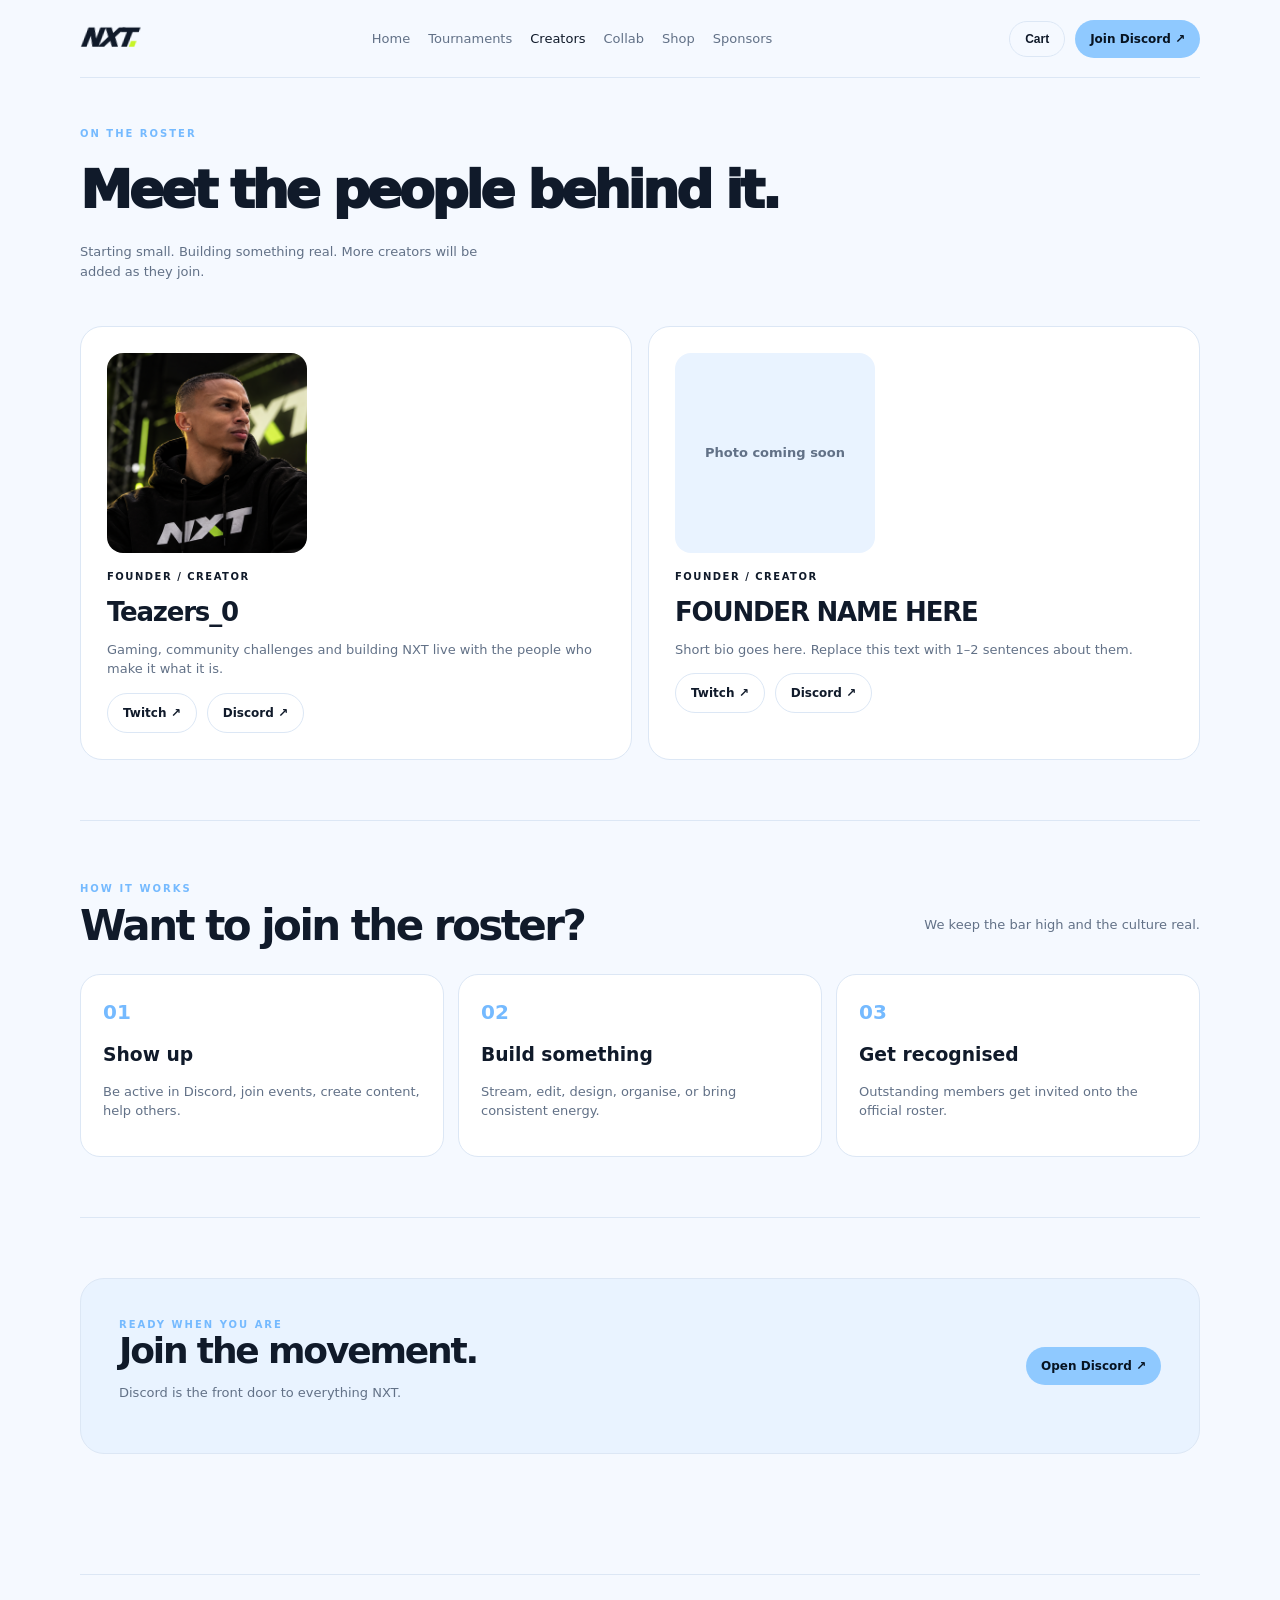
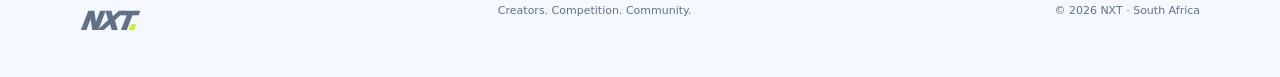
==== creators.html @ cc55b57d "Files!" ====
<!doctype html>
<html lang="en">
<head>
  <meta charset="utf-8">
  <meta name="viewport" content="width=device-width, initial-scale=1">
  <title>Creators — NXT</title>
  <link rel="stylesheet" href="styles.css">
</head>
<body>
  <div class="wrap">
    <header class="nav">
      <a class="brand" href="index.html">NXT<span>.</span></a>
      <nav class="links">
        <a href="index.html">Home</a>
        <a href="tournaments.html">Tournaments</a>
        <a href="creators.html" class="active">Creators</a>
        <a href="collab.html">Collab</a>
        <a href="shop.html">Shop</a>
        <a href="sponsors.html">Sponsors</a>
      </nav>
      <div class="navright">
        <button class="button outline cart-btn" onclick="openCart()">Cart <span class="cart-count" style="display:none">0</span></button>
        <a class="button" href="https://discord.gg/Bxsw3Aam2" target="_blank" rel="noreferrer">Join Discord ↗</a>
      </div>
    </header>

    <main>
      <div class="page-hero">
        <div class="kicker">On the roster</div>
        <h1>Meet the people behind it.</h1>
        <p class="muted" style="max-width:440px">Starting small. Building something real. More creators will be added as they join.</p>
      </div>

      <section class="section" style="border-top:none;padding-top:8px">
        <div class="feature">

          <!-- FOUNDER 1: Teazers_0 -->
          <div class="featurebox">
            <div class="creator-photo">
              <img src="nxt-founder.webp" alt="Teazers_0 — Founder of NXT">
            </div>
            <div class="tag">Founder / Creator</div>
            <h3>Teazers_0</h3>
            <p>Gaming, community challenges and building NXT live with the people who make it what it is.</p>
            <div style="display:flex;gap:10px;flex-wrap:wrap;margin-top:14px">
              <a class="button outline" href="https://www.twitch.tv/teazers_0" target="_blank" rel="noreferrer">Twitch ↗</a>
              <a class="button outline" href="https://discord.gg/Bxsw3Aam2" target="_blank" rel="noreferrer">Discord ↗</a>
            </div>
          </div>

          <!-- FOUNDER 2: PLACEHOLDER — replace the text and image below -->
          <div class="featurebox">
            <div class="creator-photo" style="background:var(--surface2);display:grid;place-items:center;color:var(--muted);font-size:13px;font-weight:700">
              <!-- 
                TO ADD PHOTO LATER:
                1. Upload image to the same folder (e.g. founder2.webp)
                2. Replace the whole div above with:
                   <div class="creator-photo">
                     <img src="founder2.webp" alt="NAME — Founder of NXT">
                   </div>
              -->
              Photo coming soon
            </div>
            <div class="tag">Founder / Creator</div>
            <h3>FOUNDER NAME HERE</h3>
            <p>Short bio goes here. Replace this text with 1–2 sentences about them.</p>
            <div style="display:flex;gap:10px;flex-wrap:wrap;margin-top:14px">
              <a class="button outline" href="#" target="_blank" rel="noreferrer">Twitch ↗</a>
              <a class="button outline" href="https://discord.gg/Bxsw3Aam2" target="_blank" rel="noreferrer">Discord ↗</a>
            </div>
          </div>

        </div>
      </section>

      <section class="section">
        <div class="sectionhead">
          <div><div class="kicker">How it works</div><h2>Want to join the roster?</h2></div>
          <p>We keep the bar high and the culture real.</p>
        </div>
        <div class="cards">
          <article class="card">
            <div class="cardicon">01</div>
            <h3>Show up</h3>
            <p>Be active in Discord, join events, create content, help others.</p>
          </article>
          <article class="card">
            <div class="cardicon">02</div>
            <h3>Build something</h3>
            <p>Stream, edit, design, organise, or bring consistent energy.</p>
          </article>
          <article class="card">
            <div class="cardicon">03</div>
            <h3>Get recognised</h3>
            <p>Outstanding members get invited onto the official roster.</p>
          </article>
        </div>
      </section>

      <section class="section">
        <div class="banner">
          <div>
            <div class="kicker">Ready when you are</div>
            <h2>Join the movement.</h2>
            <p>Discord is the front door to everything NXT.</p>
          </div>
          <a class="button" href="https://discord.gg/Bxsw3Aam2" target="_blank" rel="noreferrer">Open Discord ↗</a>
        </div>
      </section>
    </main>

    <footer class="footer">
      <a class="brand" href="index.html">NXT<span>.</span></a>
      <span>Creators. Competition. Community.</span>
      <span>© 2026 NXT · South Africa</span>
    </footer>
  </div>

  <div class="cart-overlay" id="cart-overlay" onclick="closeCart()"></div>
  <div class="cart-drawer" id="cart-drawer">
    <div class="cart-header"><strong>Your Cart</strong><button class="outline" onclick="closeCart()" style="padding:6px 12px">Close</button></div>
    <div class="cart-body" id="cart-body"></div>
    <div class="cart-footer">
      <div class="cart-total"><span>Total</span><span id="cart-total-value">R 0.00</span></div>
      <a class="button" href="shop.html#checkout" style="width:100%" onclick="closeCart()">Checkout ↗</a>
    </div>
  </div>
  <div class="toast" id="toast" role="status"></div>
  <script src="app.js"></script>
</body>
</html>
---- styles.css ----
:root {
  color-scheme: light dark;
  --bg: light-dark(#f5f9ff, #080d16);
  --surface: light-dark(#fff, #101925);
  --surface2: light-dark(#e9f3ff, #152338);
  --text: light-dark(#101a2a, #f4f8ff);
  --muted: light-dark(#627187, #a5b3c8);
  --line: light-dark(#dce7f5, #243349);
  --blue: #8fc9ff;
  --blue2: #c5e5ff;
  --lime: #c8f52a;
  --danger: #ff6b6b;
  --success: #4ade80;
}
* { box-sizing: border-box; }
html { scroll-behavior: smooth; }
body { margin: 0; background: var(--bg); color: var(--text); font: 16px/1.5 Inter, system-ui, sans-serif; }
.wrap { width: min(1120px, calc(100% - 40px)); margin: auto; }
a { color: inherit; text-decoration: none; }

/* NAV */
.nav { height: 78px; display: flex; align-items: center; justify-content: space-between; border-bottom: 1px solid var(--line); position: sticky; top: 0; background: var(--bg); z-index: 100; }
.brand { font-size: 25px; font-weight: 1000; font-style: italic; letter-spacing: -2px; transform: skew(-8deg); }
.brand span { color: var(--lime); }
.links { display: flex; gap: 18px; color: var(--muted); font-size: 13px; flex-wrap: wrap; }
.links a.active, .links a:hover { color: var(--text); }
.navright { display: flex; align-items: center; gap: 10px; }
.pill, .button { border-radius: 99px; padding: 10px 15px; font-size: 12px; font-weight: 800; border: 0; cursor: pointer; display: inline-flex; align-items: center; justify-content: center; gap: 6px; }
.pill { border: 1px solid var(--line); background: transparent; color: var(--text); }
.button { background: var(--blue); color: #071321; }
.button:hover { background: var(--blue2); }
.outline { background: transparent; border: 1px solid var(--line); color: var(--text); }
.outline:hover { border-color: var(--blue); }
.cart-btn { position: relative; }
.cart-count { position: absolute; top: -6px; right: -6px; background: var(--lime); color: #071321; font-size: 10px; font-weight: 900; width: 18px; height: 18px; border-radius: 50%; display: flex; align-items: center; justify-content: center; }

/* HERO */
.hero { padding: 70px 0 50px; display: grid; grid-template-columns: 1.1fr .9fr; gap: 50px; align-items: center; }
.eyebrow { display: inline-block; border: 1px solid var(--line); border-radius: 99px; padding: 7px 11px; color: var(--muted); font-size: 11px; font-weight: 800; letter-spacing: 1.5px; text-transform: uppercase; }
.hero h1 { font-size: clamp(44px, 6.5vw, 82px); line-height: .94; letter-spacing: -.075em; margin: 22px 0 18px; font-weight: 950; }
.hero h1 em { font-style: normal; color: #83c3ff; }
.lead { max-width: 460px; color: var(--muted); font-size: 16px; line-height: 1.75; }
.actions { display: flex; gap: 10px; flex-wrap: wrap; margin-top: 24px; }
.micro { margin-top: 20px; color: var(--muted); font-size: 11px; letter-spacing: 1px; }

.visual { min-height: 360px; border: 1px solid var(--line); border-radius: 28px; background: linear-gradient(145deg, var(--surface2), var(--surface)); padding: 20px; position: relative; overflow: hidden; }
.visualtop, .visualbottom { display: flex; justify-content: space-between; color: var(--muted); font-size: 10px; letter-spacing: 1px; }
.live { color: #75baff; }
.nxtmark { position: absolute; inset: 50px 0 40px; display: grid; place-items: center; }
.bigmark { font-family: Impact, 'Arial Narrow Bold', sans-serif; font-size: clamp(90px, 15vw, 180px); font-weight: 1000; letter-spacing: -.15em; font-style: italic; transform: skew(-8deg); }
.bigmark span { position: relative; }
.bigmark span:after { content: ''; position: absolute; width: .22em; height: .13em; background: var(--lime); right: -.08em; bottom: .02em; }
.visualbottom { position: absolute; bottom: 18px; left: 20px; right: 20px; border-top: 1px solid var(--line); padding-top: 12px; }

.stats, .cards, .storeitems, .grid-3, .grid-2 { display: grid; gap: 14px; }
.stats, .cards, .storeitems, .grid-3 { grid-template-columns: repeat(3, 1fr); }
.grid-2 { grid-template-columns: 1fr 1fr; }
.stats { margin: 30px 0 60px; }
.stat, .card, .product, .featurebox, .panel, .event-card, .collab-card, .package { border: 1px solid var(--line); border-radius: 20px; padding: 22px; background: var(--surface); }
.stat b, .stat span { display: block; }
.stat span, .card p, .featurebox p, .product p, .muted, .sectionhead p { color: var(--muted); font-size: 13px; }

.section { padding: 60px 0; border-top: 1px solid var(--line); }
.sectionhead { display: flex; align-items: end; justify-content: space-between; gap: 20px; margin-bottom: 26px; }
.kicker { font-size: 10px; letter-spacing: 2px; color: #75baff; font-weight: 900; text-transform: uppercase; }
.section h2 { font-size: clamp(26px, 3.8vw, 42px); letter-spacing: -.06em; line-height: 1.05; margin: 8px 0 0; }
.sectionhead p { max-width: 320px; }

.card { min-height: 180px; }
.cardicon { font-size: 20px; color: #75baff; font-weight: 900; }
.card h3 { margin: 14px 0 8px; }
.card a { display: inline-block; padding-top: 8px; font-size: 12px; font-weight: 850; color: #75baff; }

.feature { display: grid; grid-template-columns: 1fr 1fr; gap: 16px; }
.featurebox { padding: 26px; border-radius: 22px; }
.featurebox.blue { background: linear-gradient(145deg, #c8e7ff, #86c5ff); color: #071321; border: 0; }
.tag { font-size: 10px; letter-spacing: 1.5px; font-weight: 900; text-transform: uppercase; }
.featurebox h3 { font-size: 26px; letter-spacing: -1.2px; line-height: 1.1; margin: 14px 0 10px; }

.creator-photo { margin: 0 0 16px; border-radius: 16px; overflow: hidden; aspect-ratio: 1/1; max-width: 200px; }
.creator-photo img { width: 100%; height: 100%; object-fit: cover; display: block; }

/* SHOP */
.productart { height: 160px; border-radius: 12px; background: var(--surface2); display: grid; place-items: center; font-size: 42px; font-weight: 1000; font-style: italic; letter-spacing: -5px; }
.product h4 { margin: 12px 2px 4px; }
.product p { margin: 0 2px 8px; }
.price { font-weight: 800; font-size: 15px; margin: 6px 0; }
.add-btn { width: 100%; margin-top: 6px; }

/* CART */
.cart-overlay { position: fixed; inset: 0; background: rgba(0,0,0,.5); z-index: 200; opacity: 0; pointer-events: none; transition: .25s; }
.cart-overlay.open { opacity: 1; pointer-events: auto; }
.cart-drawer { position: fixed; top: 0; right: 0; width: min(390px, 100%); height: 100%; background: var(--surface); border-left: 1px solid var(--line); z-index: 210; transform: translateX(100%); transition: .3s; display: flex; flex-direction: column; }
.cart-drawer.open { transform: translateX(0); }
.cart-header { padding: 18px; border-bottom: 1px solid var(--line); display: flex; justify-content: space-between; align-items: center; }
.cart-body { flex: 1; overflow-y: auto; padding: 14px; }
.cart-item { display: flex; gap: 12px; padding: 12px 0; border-bottom: 1px solid var(--line); }
.cart-item-art { width: 56px; height: 56px; background: var(--surface2); border-radius: 10px; display: grid; place-items: center; font-weight: 900; font-style: italic; font-size: 13px; }
.cart-item-info { flex: 1; }
.cart-item-info h4 { margin: 0 0 3px; font-size: 14px; }
.cart-qty { display: flex; align-items: center; gap: 8px; margin-top: 5px; }
.cart-qty button { width: 26px; height: 26px; border-radius: 6px; border: 1px solid var(--line); background: var(--surface2); color: var(--text); cursor: pointer; font-weight: 700; }
.cart-footer { padding: 18px; border-top: 1px solid var(--line); }
.cart-total { display: flex; justify-content: space-between; font-weight: 800; margin-bottom: 12px; font-size: 16px; }
.empty-cart { text-align: center; padding: 40px 16px; color: var(--muted); }

/* FORMS */
.form-group { margin-bottom: 14px; }
.form-group label { display: block; font-size: 12px; font-weight: 700; margin-bottom: 5px; color: var(--muted); }
.form-group input, .form-group select, .form-group textarea { width: 100%; padding: 11px 13px; border-radius: 12px; border: 1px solid var(--line); background: var(--surface2); color: var(--text); font-size: 14px; }
.form-row { display: grid; grid-template-columns: 1fr 1fr; gap: 12px; }
.checkout-grid { display: grid; grid-template-columns: 1.2fr .8fr; gap: 24px; }
.order-summary { position: sticky; top: 95px; }

/* TABLES */
.standings-table { width: 100%; border-collapse: collapse; font-size: 14px; }
.standings-table th, .standings-table td { padding: 11px 13px; text-align: left; border-bottom: 1px solid var(--line); }
.standings-table th { font-size: 11px; letter-spacing: 1px; text-transform: uppercase; color: var(--muted); font-weight: 800; }
.standings-table tr:hover td { background: var(--surface2); }
.rank { font-weight: 900; color: #75baff; width: 36px; }
.live-badge { display: inline-flex; align-items: center; gap: 6px; background: rgba(117,186,255,.15); color: #75baff; font-size: 11px; font-weight: 800; padding: 4px 10px; border-radius: 99px; }
.live-badge::before { content: ''; width: 7px; height: 7px; background: #75baff; border-radius: 50%; animation: pulse 1.4s infinite; }
@keyframes pulse { 0%,100%{opacity:1} 50%{opacity:.3} }

.event-card h3, .collab-card h3 { margin: 0 0 6px; font-size: 18px; }
.event-meta, .collab-meta { font-size: 13px; color: var(--muted); }
.event-status { font-size: 11px; font-weight: 800; letter-spacing: 1px; text-transform: uppercase; color: var(--lime); margin-bottom: 6px; }

/* SPONSORS */
.package h3 { margin: 0 0 8px; }
.package .price-tag { font-size: 28px; font-weight: 900; letter-spacing: -1px; margin: 12px 0; }
.package ul { margin: 12px 0 18px; padding-left: 18px; color: var(--muted); font-size: 13px; line-height: 1.7; }

/* PAGE HERO */
.page-hero { padding: 48px 0 24px; }
.page-hero h1 { font-size: clamp(32px, 4.5vw, 52px); letter-spacing: -.06em; margin: 10px 0 8px; font-weight: 950; }

.banner { padding: 38px; border-radius: 24px; background: var(--surface2); border: 1px solid var(--line); display: flex; align-items: center; justify-content: space-between; gap: 20px; }
.banner h2 { margin: 0; font-size: clamp(24px, 3.5vw, 36px); letter-spacing: -.06em; }
.banner p { color: var(--muted); font-size: 13px; }

.footer { padding: 28px 0 36px; border-top: 1px solid var(--line); margin-top: 60px; display: flex; justify-content: space-between; color: var(--muted); font-size: 11px; flex-wrap: wrap; gap: 10px; }

.toast { position: fixed; bottom: 22px; left: 50%; transform: translate(-50%, 20px); opacity: 0; pointer-events: none; background: var(--text); color: var(--bg); padding: 13px 18px; border-radius: 12px; font-size: 13px; font-weight: 600; z-index: 300; transition: .25s; max-width: 90%; text-align: center; }
.toast.show { opacity: 1; transform: translate(-50%, 0); }

@media (max-width: 800px) {
  .links { display: none; }
  .hero { grid-template-columns: 1fr; padding: 40px 0 30px; gap: 24px; }
  .visual { min-height: 260px; }
  .stats, .cards, .storeitems, .grid-3, .grid-2, .feature, .checkout-grid, .form-row { grid-template-columns: 1fr; }
  .sectionhead { align-items: start; flex-direction: column; }
  .banner, .footer { align-items: flex-start; flex-direction: column; }
  .navright .pill { display: none; }
  .creator-photo { max-width: 100%; }
}
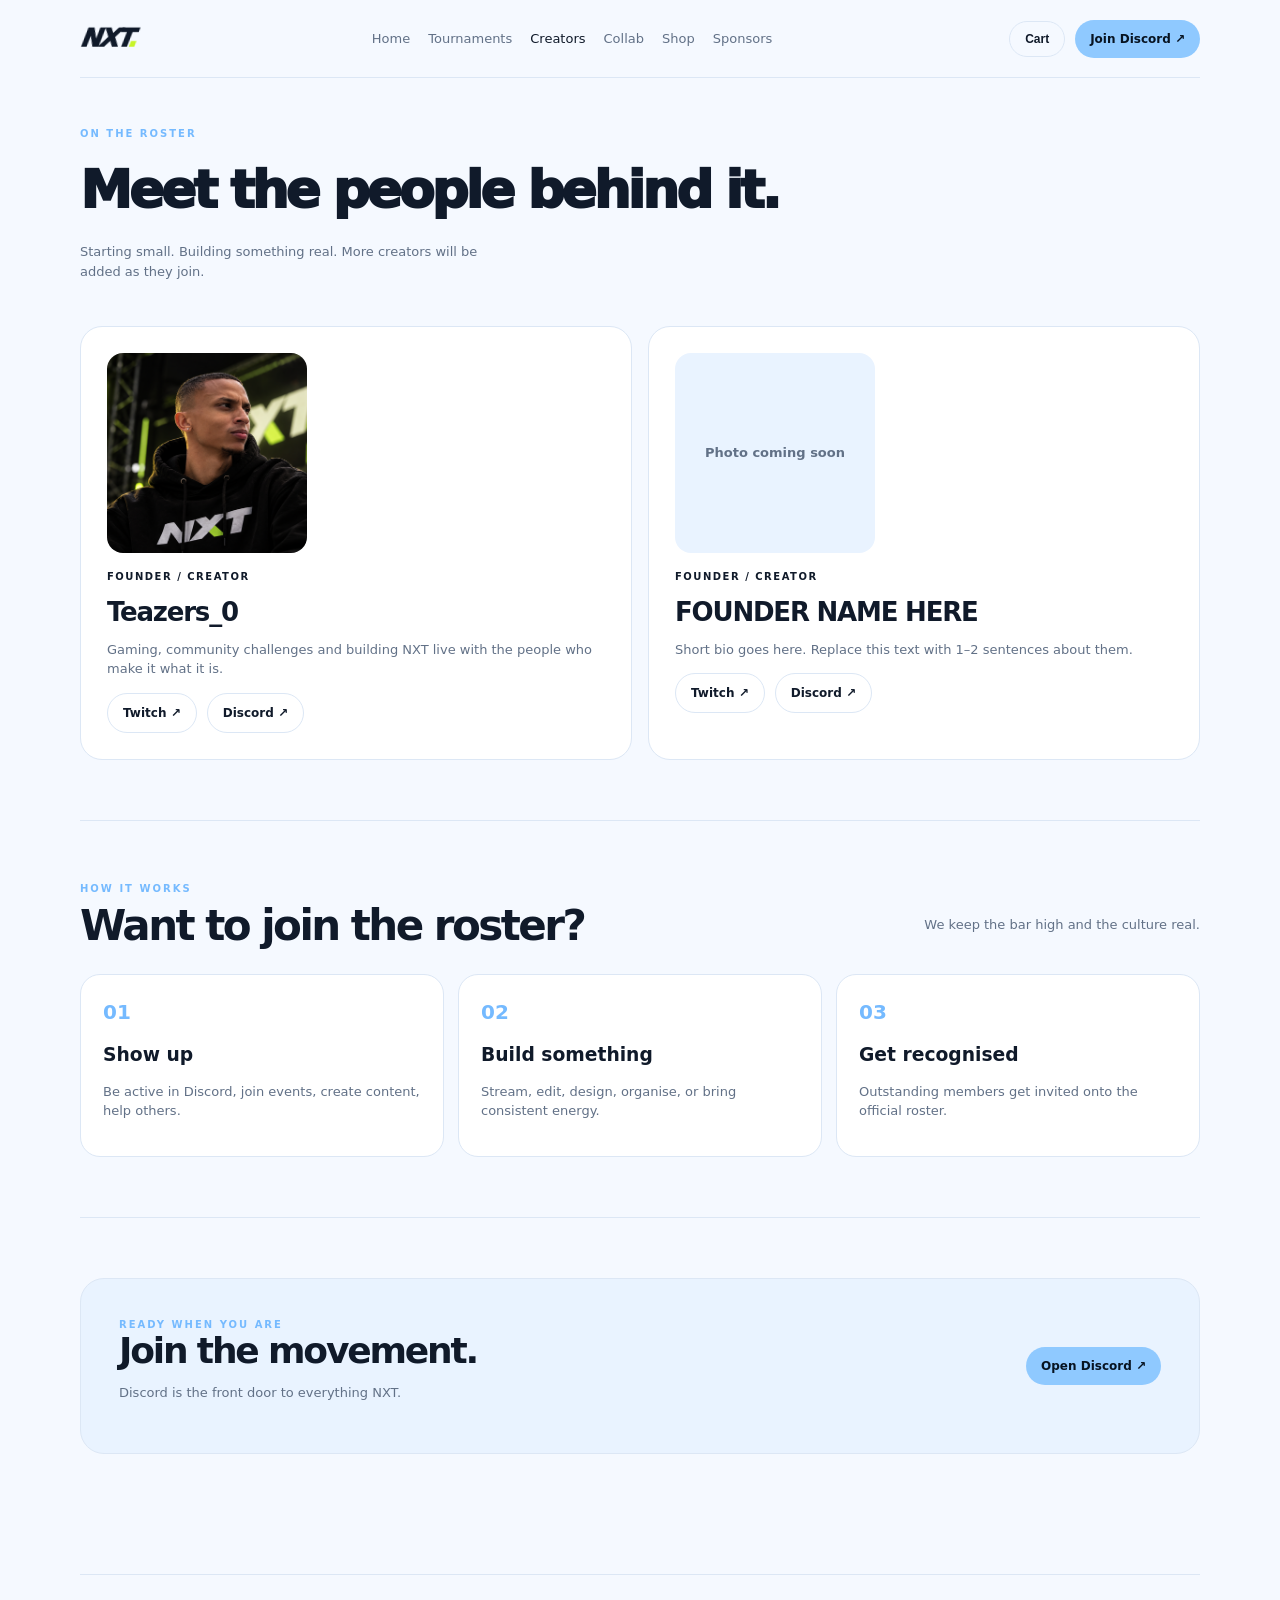
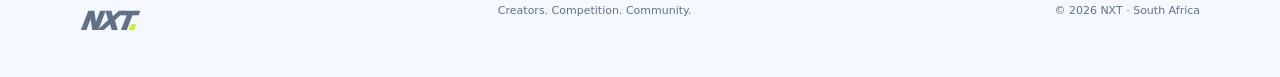
==== commit 807b1360: "Update creators.html" ====
--- a/creators.html
+++ b/creators.html
@@ -48,7 +48,7 @@
             </div>
           </div>
 
-          <!-- FOUNDER 2: PLACEHOLDER — replace the text and image below -->
+          <!-- FOUNDER 2: Man0_xs -->
           <div class="featurebox">
             <div class="creator-photo" style="background:var(--surface2);display:grid;place-items:center;color:var(--muted);font-size:13px;font-weight:700">
               <!-- 
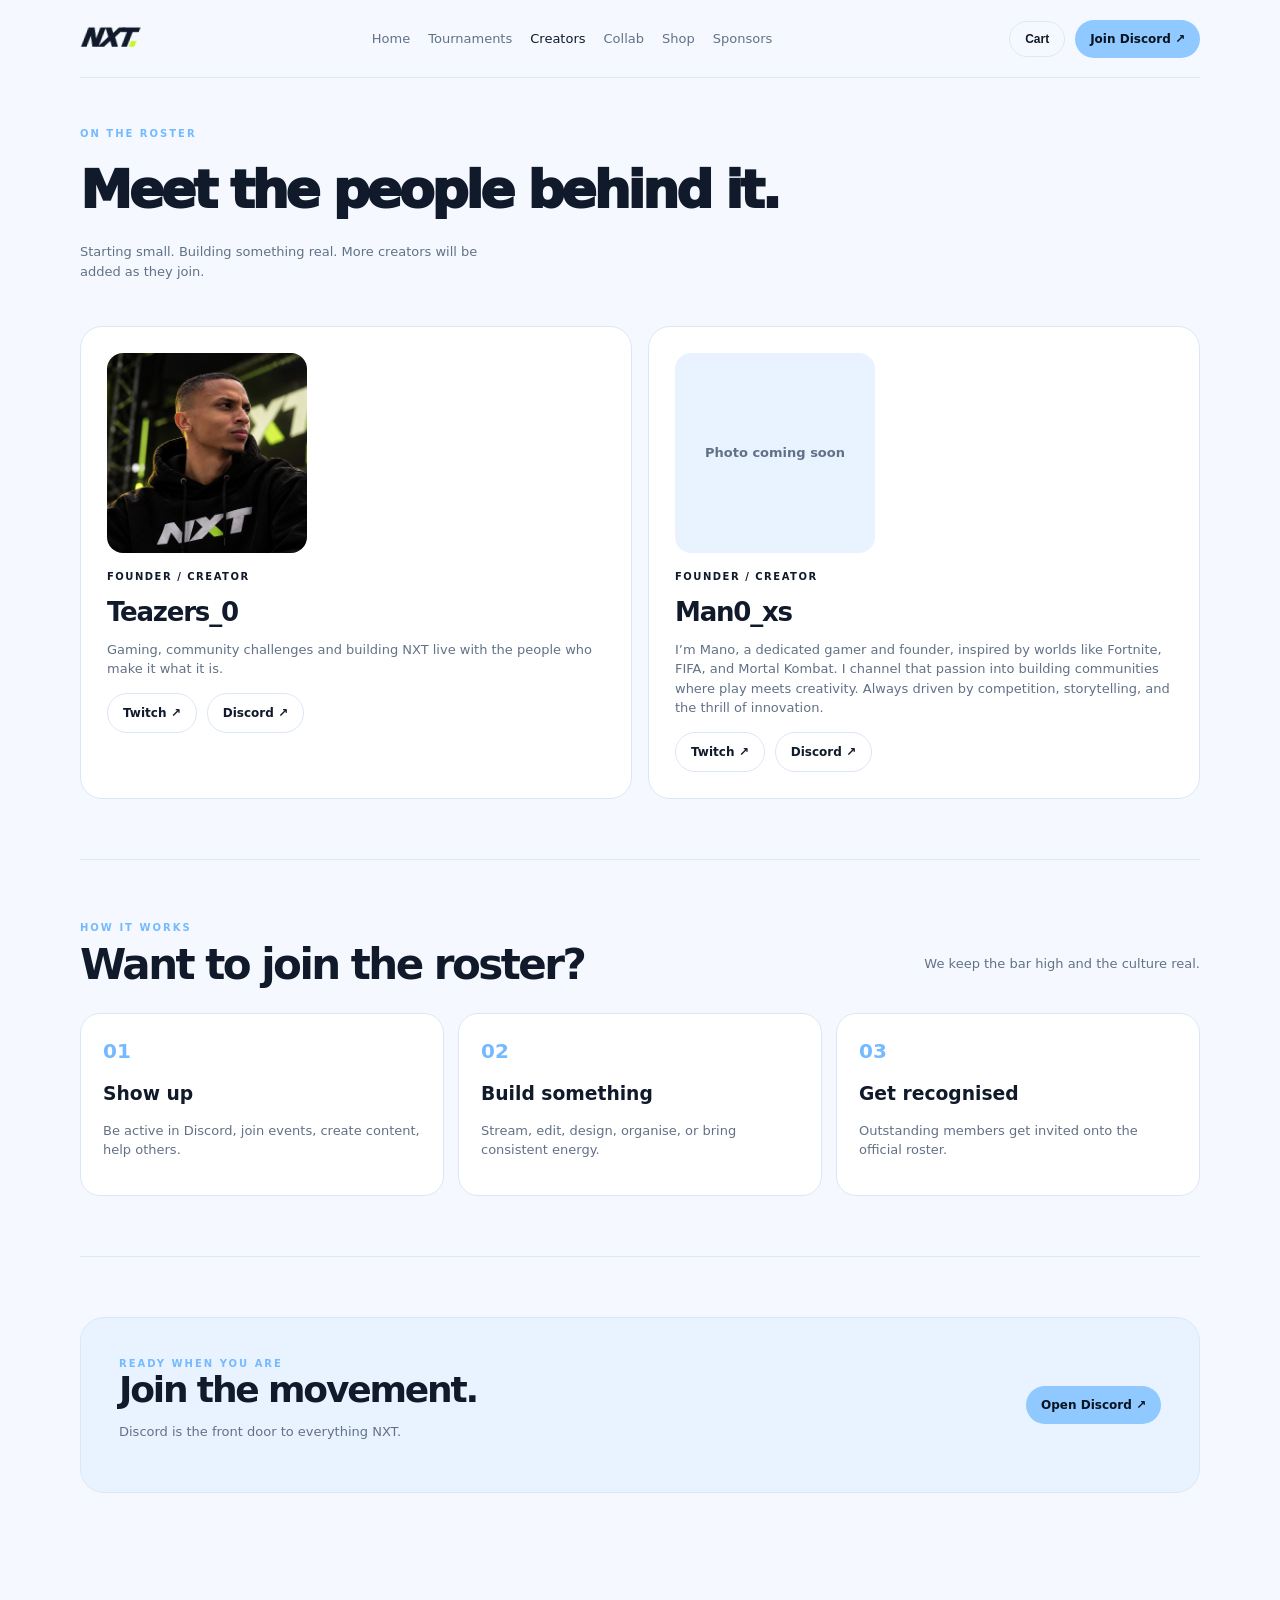
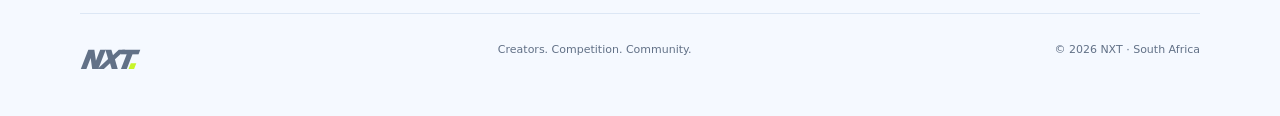
==== commit a55a2236: "Update creators.html" ====
--- a/creators.html
+++ b/creators.html
@@ -62,8 +62,10 @@
               Photo coming soon
             </div>
             <div class="tag">Founder / Creator</div>
-            <h3>FOUNDER NAME HERE</h3>
-            <p>Short bio goes here. Replace this text with 1–2 sentences about them.</p>
+            <h3>Man0_xs</h3>
+            <p>I’m Mano, a dedicated gamer and founder, inspired by worlds like Fortnite, FIFA, and Mortal Kombat.
+              I channel that passion into building communities where play meets creativity.
+              Always driven by competition, storytelling, and the thrill of innovation.</p>
             <div style="display:flex;gap:10px;flex-wrap:wrap;margin-top:14px">
               <a class="button outline" href="#" target="_blank" rel="noreferrer">Twitch ↗</a>
               <a class="button outline" href="https://discord.gg/Bxsw3Aam2" target="_blank" rel="noreferrer">Discord ↗</a>
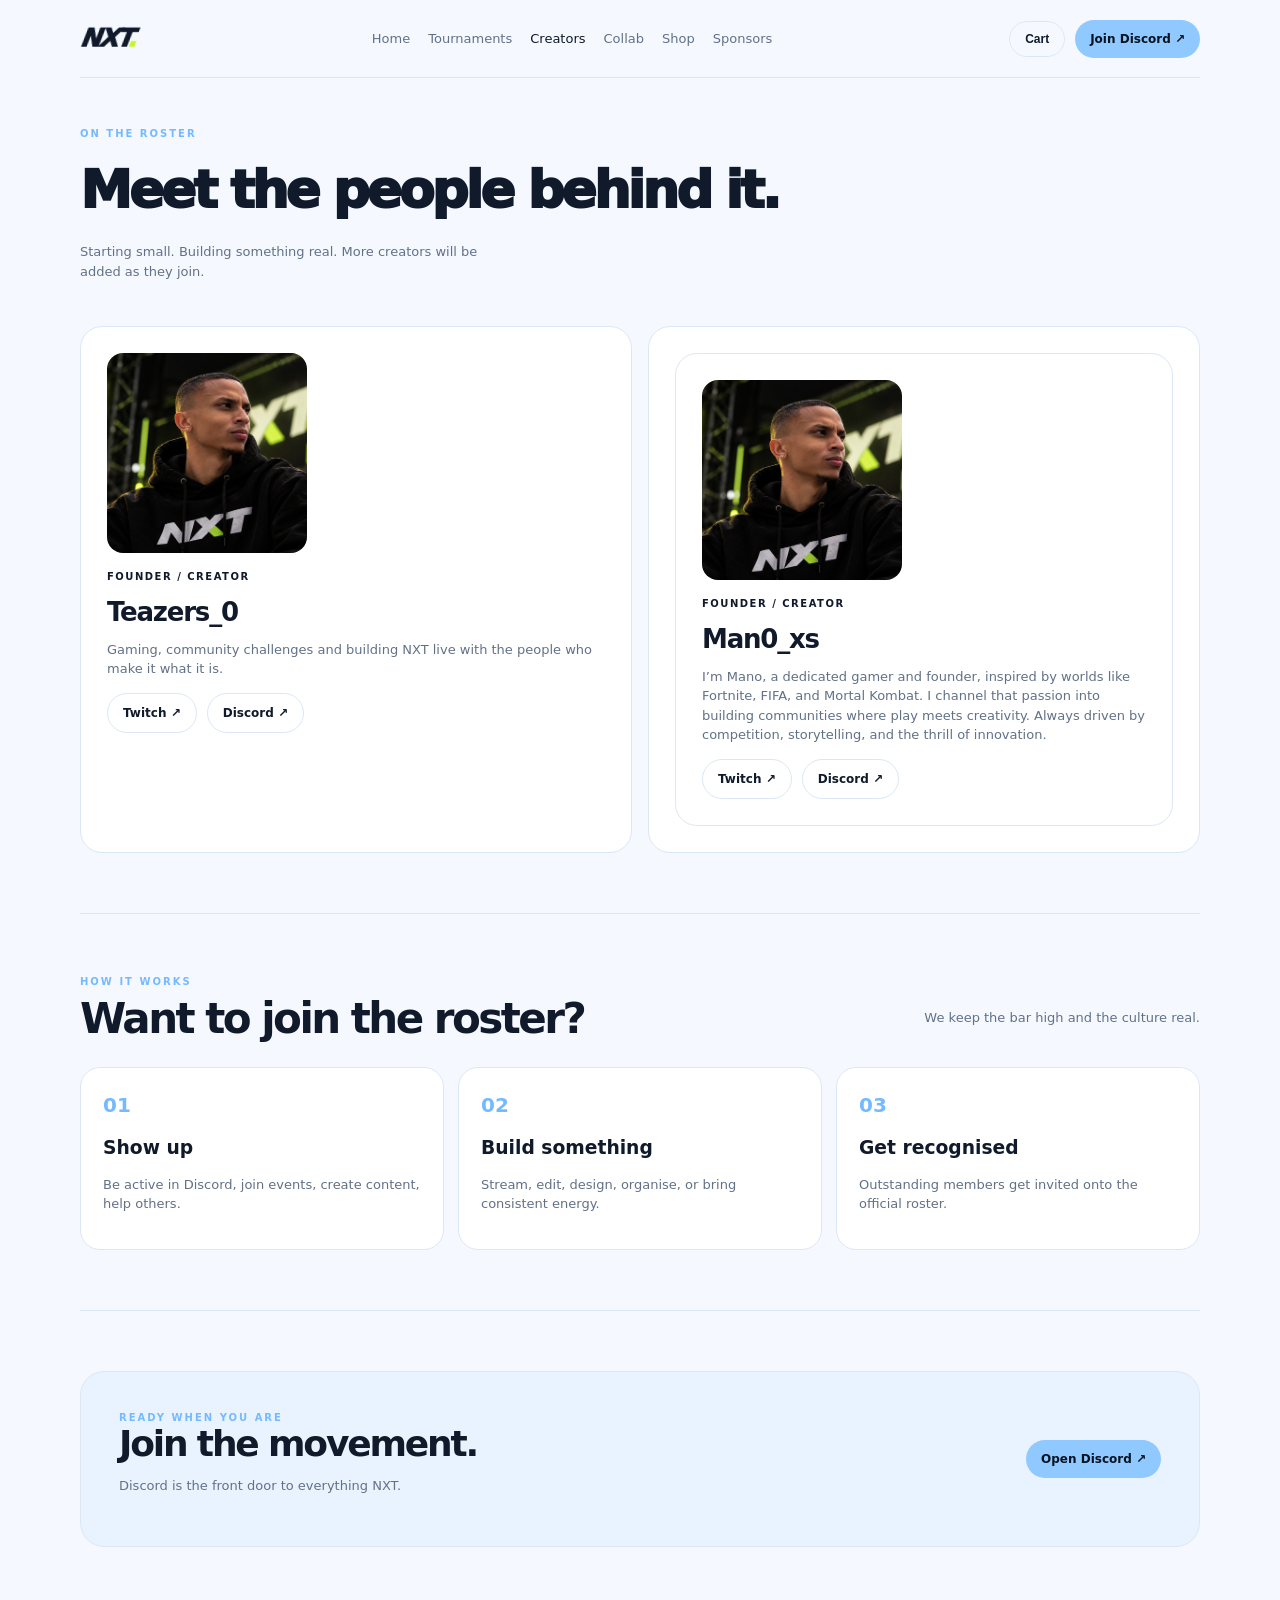
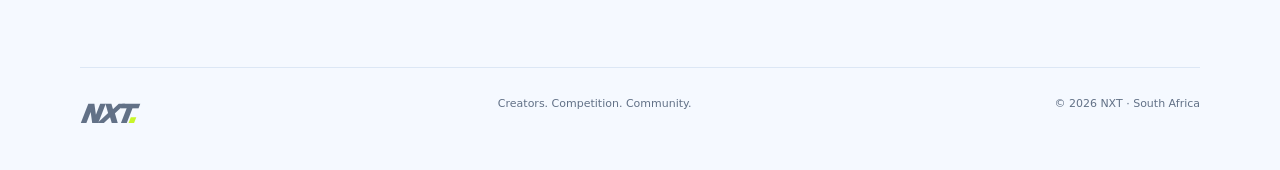
==== commit ea7e1756: "Update creators.html" ====
--- a/creators.html
+++ b/creators.html
@@ -50,17 +50,10 @@
 
           <!-- FOUNDER 2: Man0_xs -->
           <div class="featurebox">
-            <div class="creator-photo" style="background:var(--surface2);display:grid;place-items:center;color:var(--muted);font-size:13px;font-weight:700">
-              <!-- 
-                TO ADD PHOTO LATER:
-                1. Upload image to the same folder (e.g. founder2.webp)
-                2. Replace the whole div above with:
-                   <div class="creator-photo">
-                     <img src="founder2.webp" alt="NAME — Founder of NXT">
-                   </div>
-              -->
-              Photo coming soon
-            </div>
+             <div class="featurebox">
+              <div class="creator-photo">
+                <img src="nxt-founder.webp" alt="Teazers_0 — Founder of NXT">
+              </div>
             <div class="tag">Founder / Creator</div>
             <h3>Man0_xs</h3>
             <p>I’m Mano, a dedicated gamer and founder, inspired by worlds like Fortnite, FIFA, and Mortal Kombat.
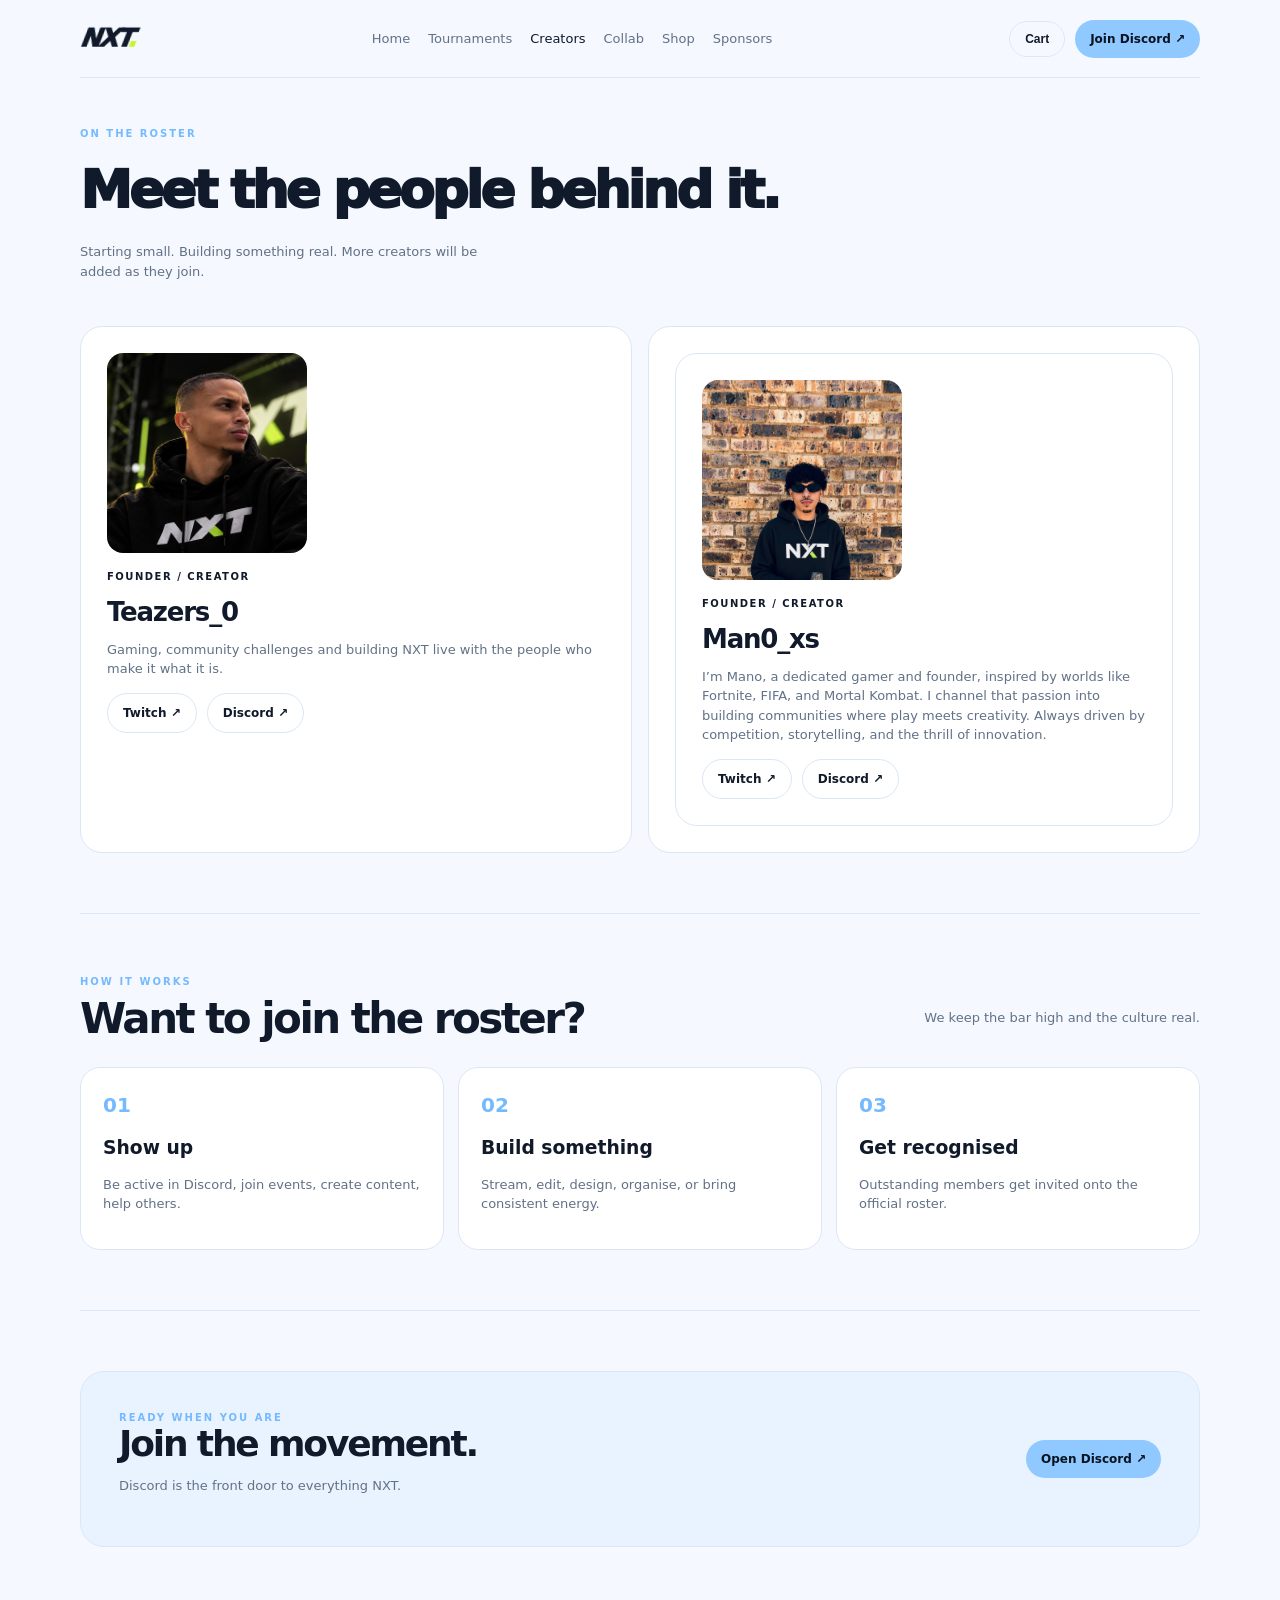
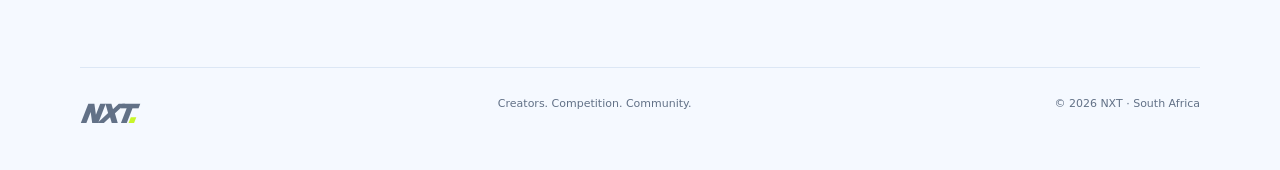
==== commit f1fbc416: "Update creators.html" ====
--- a/creators.html
+++ b/creators.html
@@ -52,7 +52,7 @@
           <div class="featurebox">
              <div class="featurebox">
               <div class="creator-photo">
-                <img src="nxt-founder.webp" alt="Teazers_0 — Founder of NXT">
+                <img src="founder2.webp.jpeg" alt="Teazers_0 — Founder of NXT">
               </div>
             <div class="tag">Founder / Creator</div>
             <h3>Man0_xs</h3>
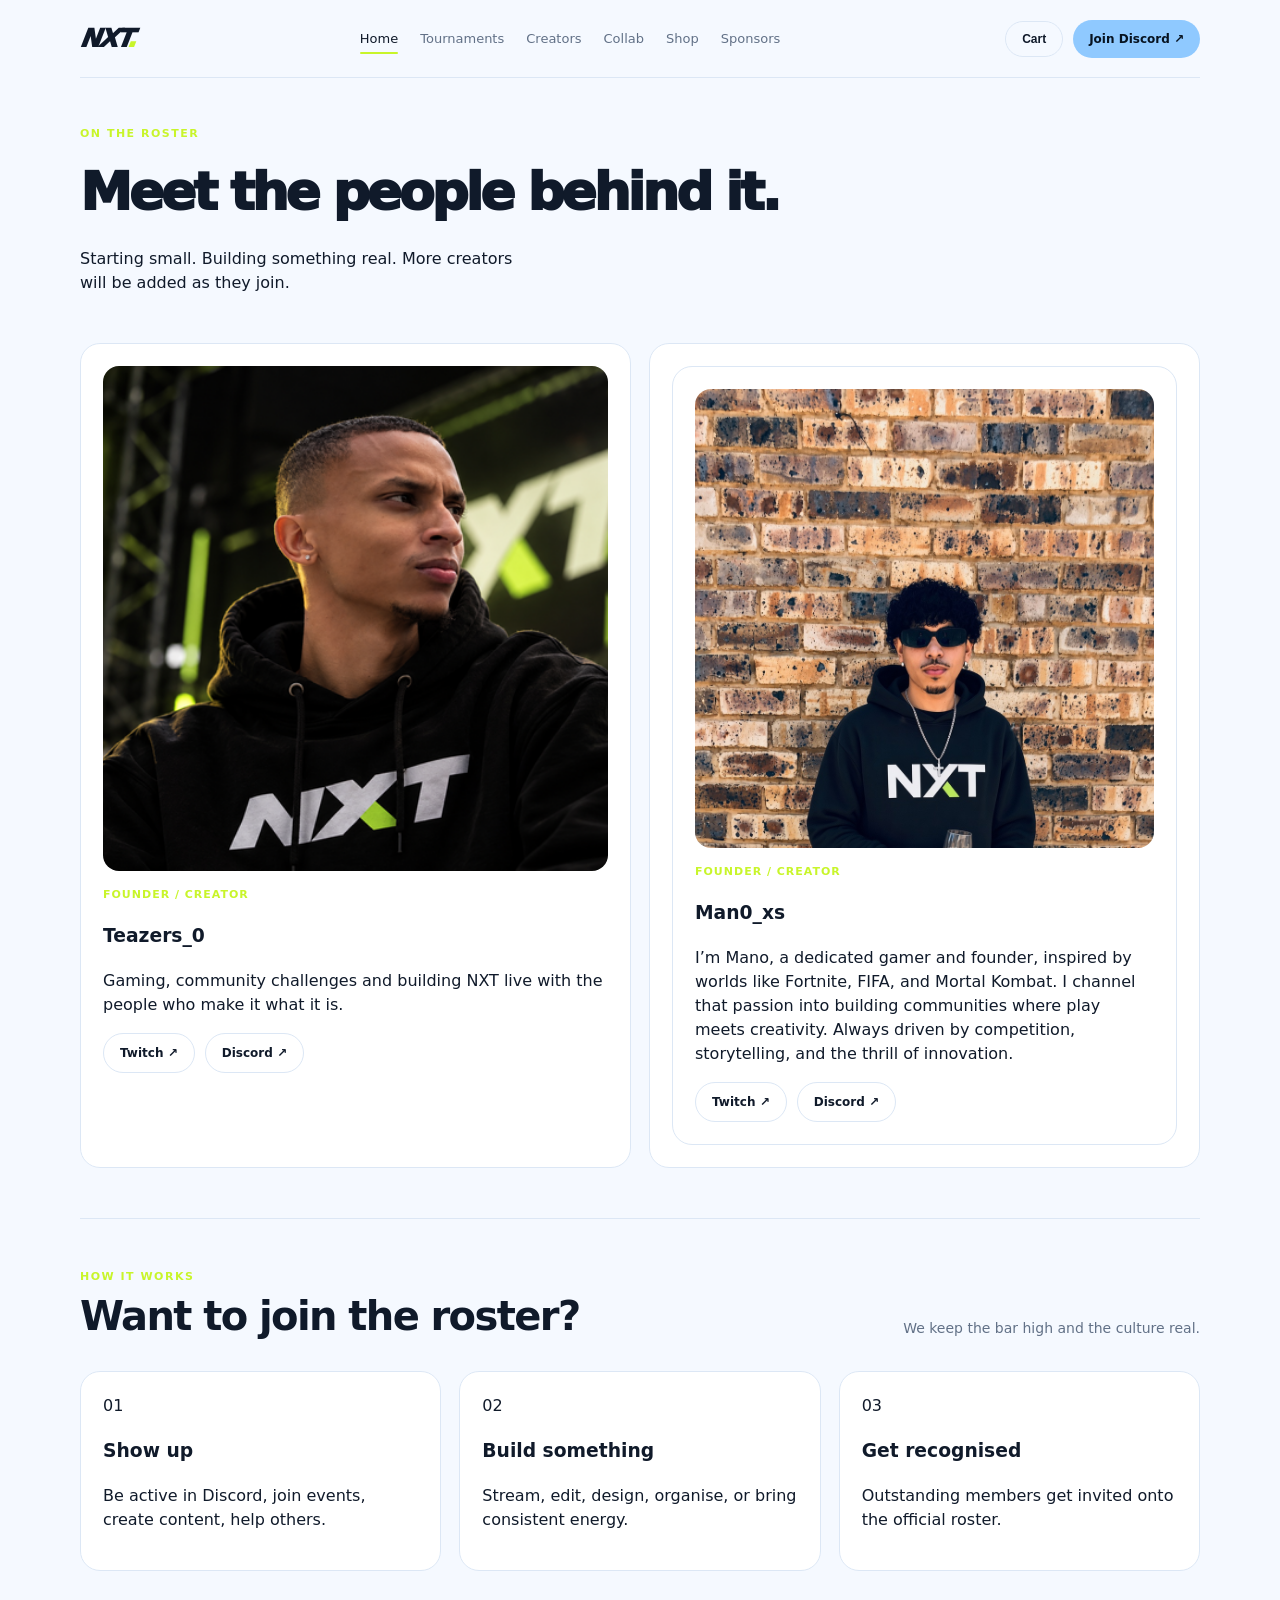
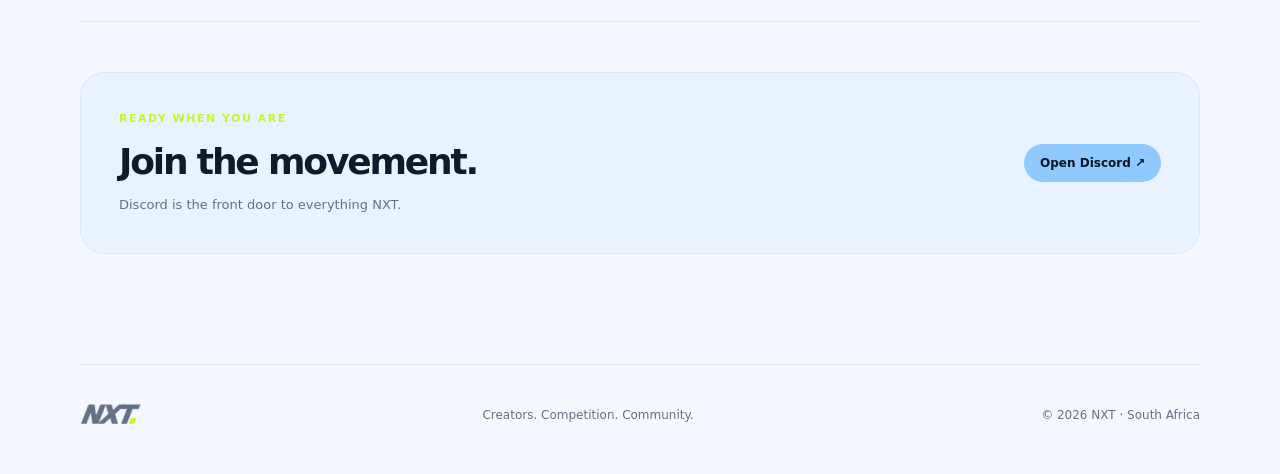
==== commit 77530e3e: "Major UI upgrade: mobile menu, animations, polish, creators fix" ====
--- a/creators.html
+++ b/creators.html
@@ -10,19 +10,40 @@
   <div class="wrap">
     <header class="nav">
       <a class="brand" href="index.html">NXT<span>.</span></a>
+
       <nav class="links">
-        <a href="index.html">Home</a>
+        <a href="index.html" class="active">Home</a>
         <a href="tournaments.html">Tournaments</a>
-        <a href="creators.html" class="active">Creators</a>
+        <a href="creators.html">Creators</a>
         <a href="collab.html">Collab</a>
         <a href="shop.html">Shop</a>
         <a href="sponsors.html">Sponsors</a>
       </nav>
+
       <div class="navright">
-        <button class="button outline cart-btn" onclick="openCart()">Cart <span class="cart-count" style="display:none">0</span></button>
+        <button class="button outline cart-btn" onclick="openCart()">
+          Cart <span class="cart-count" style="display:none">0</span>
+        </button>
         <a class="button" href="https://discord.gg/Bxsw3Aam2" target="_blank" rel="noreferrer">Join Discord ↗</a>
+        <button class="hamburger" onclick="toggleMenu()" aria-label="Menu">
+          <span></span><span></span><span></span>
+        </button>
       </div>
     </header>
+
+    <!-- Mobile menu -->
+    <div class="mobile-menu" id="mobile-menu">
+      <a href="index.html" onclick="closeMenu()">Home</a>
+      <a href="tournaments.html" onclick="closeMenu()">Tournaments</a>
+      <a href="creators.html" onclick="closeMenu()">Creators</a>
+      <a href="collab.html" onclick="closeMenu()">Collab</a>
+      <a href="shop.html" onclick="closeMenu()">Shop</a>
+      <a href="sponsors.html" onclick="closeMenu()">Sponsors</a>
+      <div class="mobile-cta">
+        <a class="button" href="https://discord.gg/Bxsw3Aam2" target="_blank" rel="noreferrer">Join Discord ↗</a>
+        <button class="button outline" onclick="closeMenu(); openCart()">Open Cart</button>
+      </div>
+    </div>
 
     <main>
       <div class="page-hero">
@@ -61,7 +82,7 @@
               Always driven by competition, storytelling, and the thrill of innovation.</p>
             <div style="display:flex;gap:10px;flex-wrap:wrap;margin-top:14px">
               <a class="button outline" href="#" target="_blank" rel="noreferrer">Twitch ↗</a>
-              <a class="button outline" href="https://discord.gg/Bxsw3Aam2" target="_blank" rel="noreferrer">Discord ↗</a>
+              <a class="button outline" href="https://twitch.tv/man0_xs" target="_blank" rel="noreferrer">Discord ↗</a>
             </div>
           </div>
 
--- a/styles.css
+++ b/styles.css
@@ -12,145 +12,625 @@
   --danger: #ff6b6b;
   --success: #4ade80;
 }
+
 * { box-sizing: border-box; }
 html { scroll-behavior: smooth; }
-body { margin: 0; background: var(--bg); color: var(--text); font: 16px/1.5 Inter, system-ui, sans-serif; }
+body {
+  margin: 0;
+  background: var(--bg);
+  color: var(--text);
+  font: 16px/1.5 Inter, system-ui, -apple-system, sans-serif;
+  -webkit-font-smoothing: antialiased;
+}
+
 .wrap { width: min(1120px, calc(100% - 40px)); margin: auto; }
 a { color: inherit; text-decoration: none; }
 
-/* NAV */
-.nav { height: 78px; display: flex; align-items: center; justify-content: space-between; border-bottom: 1px solid var(--line); position: sticky; top: 0; background: var(--bg); z-index: 100; }
-.brand { font-size: 25px; font-weight: 1000; font-style: italic; letter-spacing: -2px; transform: skew(-8deg); }
+/* ========== NAV ========== */
+.nav {
+  height: 78px;
+  display: flex;
+  align-items: center;
+  justify-content: space-between;
+  border-bottom: 1px solid var(--line);
+  position: sticky;
+  top: 0;
+  background: color-mix(in srgb, var(--bg) 92%, transparent);
+  backdrop-filter: blur(12px);
+  z-index: 100;
+}
+
+.brand {
+  font-size: 25px;
+  font-weight: 1000;
+  font-style: italic;
+  letter-spacing: -2px;
+  transform: skew(-8deg);
+}
 .brand span { color: var(--lime); }
-.links { display: flex; gap: 18px; color: var(--muted); font-size: 13px; flex-wrap: wrap; }
-.links a.active, .links a:hover { color: var(--text); }
+
+.links {
+  display: flex;
+  gap: 22px;
+  color: var(--muted);
+  font-size: 13px;
+  font-weight: 500;
+}
+.links a {
+  position: relative;
+  transition: color .2s;
+}
+.links a.active,
+.links a:hover { color: var(--text); }
+.links a.active::after {
+  content: '';
+  position: absolute;
+  left: 0;
+  right: 0;
+  bottom: -6px;
+  height: 2px;
+  background: var(--lime);
+  border-radius: 2px;
+}
+
 .navright { display: flex; align-items: center; gap: 10px; }
-.pill, .button { border-radius: 99px; padding: 10px 15px; font-size: 12px; font-weight: 800; border: 0; cursor: pointer; display: inline-flex; align-items: center; justify-content: center; gap: 6px; }
-.pill { border: 1px solid var(--line); background: transparent; color: var(--text); }
+
+/* Hamburger */
+.hamburger {
+  display: none;
+  flex-direction: column;
+  gap: 5px;
+  background: none;
+  border: 0;
+  cursor: pointer;
+  padding: 8px;
+  z-index: 120;
+}
+.hamburger span {
+  display: block;
+  width: 22px;
+  height: 2px;
+  background: var(--text);
+  border-radius: 2px;
+  transition: .25s;
+}
+.hamburger.open span:nth-child(1) { transform: translateY(7px) rotate(45deg); }
+.hamburger.open span:nth-child(2) { opacity: 0; }
+.hamburger.open span:nth-child(3) { transform: translateY(-7px) rotate(-45deg); }
+
+/* Mobile menu */
+.mobile-menu {
+  display: none;
+  position: fixed;
+  inset: 0;
+  background: var(--bg);
+  z-index: 110;
+  padding: 100px 28px 40px;
+  flex-direction: column;
+  gap: 8px;
+}
+.mobile-menu.open { display: flex; }
+.mobile-menu a {
+  font-size: 22px;
+  font-weight: 700;
+  padding: 14px 0;
+  border-bottom: 1px solid var(--line);
+  color: var(--muted);
+}
+.mobile-menu a.active,
+.mobile-menu a:hover { color: var(--text); }
+.mobile-menu .mobile-cta {
+  margin-top: 24px;
+  display: flex;
+  flex-direction: column;
+  gap: 12px;
+}
+
+/* Buttons */
+.pill, .button {
+  border-radius: 99px;
+  padding: 10px 16px;
+  font-size: 12px;
+  font-weight: 800;
+  border: 0;
+  cursor: pointer;
+  display: inline-flex;
+  align-items: center;
+  justify-content: center;
+  gap: 6px;
+  transition: all .2s;
+}
 .button { background: var(--blue); color: #071321; }
-.button:hover { background: var(--blue2); }
-.outline { background: transparent; border: 1px solid var(--line); color: var(--text); }
+.button:hover { background: var(--blue2); transform: translateY(-1px); }
+.outline {
+  background: transparent;
+  border: 1px solid var(--line);
+  color: var(--text);
+}
 .outline:hover { border-color: var(--blue); }
 .cart-btn { position: relative; }
-.cart-count { position: absolute; top: -6px; right: -6px; background: var(--lime); color: #071321; font-size: 10px; font-weight: 900; width: 18px; height: 18px; border-radius: 50%; display: flex; align-items: center; justify-content: center; }
-
-/* HERO */
-.hero { padding: 70px 0 50px; display: grid; grid-template-columns: 1.1fr .9fr; gap: 50px; align-items: center; }
-.eyebrow { display: inline-block; border: 1px solid var(--line); border-radius: 99px; padding: 7px 11px; color: var(--muted); font-size: 11px; font-weight: 800; letter-spacing: 1.5px; text-transform: uppercase; }
-.hero h1 { font-size: clamp(44px, 6.5vw, 82px); line-height: .94; letter-spacing: -.075em; margin: 22px 0 18px; font-weight: 950; }
-.hero h1 em { font-style: normal; color: #83c3ff; }
-.lead { max-width: 460px; color: var(--muted); font-size: 16px; line-height: 1.75; }
-.actions { display: flex; gap: 10px; flex-wrap: wrap; margin-top: 24px; }
-.micro { margin-top: 20px; color: var(--muted); font-size: 11px; letter-spacing: 1px; }
-
-.visual { min-height: 360px; border: 1px solid var(--line); border-radius: 28px; background: linear-gradient(145deg, var(--surface2), var(--surface)); padding: 20px; position: relative; overflow: hidden; }
-.visualtop, .visualbottom { display: flex; justify-content: space-between; color: var(--muted); font-size: 10px; letter-spacing: 1px; }
-.live { color: #75baff; }
-.nxtmark { position: absolute; inset: 50px 0 40px; display: grid; place-items: center; }
-.bigmark { font-family: Impact, 'Arial Narrow Bold', sans-serif; font-size: clamp(90px, 15vw, 180px); font-weight: 1000; letter-spacing: -.15em; font-style: italic; transform: skew(-8deg); }
-.bigmark span { position: relative; }
-.bigmark span:after { content: ''; position: absolute; width: .22em; height: .13em; background: var(--lime); right: -.08em; bottom: .02em; }
-.visualbottom { position: absolute; bottom: 18px; left: 20px; right: 20px; border-top: 1px solid var(--line); padding-top: 12px; }
-
-.stats, .cards, .storeitems, .grid-3, .grid-2 { display: grid; gap: 14px; }
-.stats, .cards, .storeitems, .grid-3 { grid-template-columns: repeat(3, 1fr); }
-.grid-2 { grid-template-columns: 1fr 1fr; }
-.stats { margin: 30px 0 60px; }
-.stat, .card, .product, .featurebox, .panel, .event-card, .collab-card, .package { border: 1px solid var(--line); border-radius: 20px; padding: 22px; background: var(--surface); }
-.stat b, .stat span { display: block; }
-.stat span, .card p, .featurebox p, .product p, .muted, .sectionhead p { color: var(--muted); font-size: 13px; }
-
-.section { padding: 60px 0; border-top: 1px solid var(--line); }
-.sectionhead { display: flex; align-items: end; justify-content: space-between; gap: 20px; margin-bottom: 26px; }
-.kicker { font-size: 10px; letter-spacing: 2px; color: #75baff; font-weight: 900; text-transform: uppercase; }
-.section h2 { font-size: clamp(26px, 3.8vw, 42px); letter-spacing: -.06em; line-height: 1.05; margin: 8px 0 0; }
-.sectionhead p { max-width: 320px; }
-
-.card { min-height: 180px; }
-.cardicon { font-size: 20px; color: #75baff; font-weight: 900; }
-.card h3 { margin: 14px 0 8px; }
-.card a { display: inline-block; padding-top: 8px; font-size: 12px; font-weight: 850; color: #75baff; }
-
-.feature { display: grid; grid-template-columns: 1fr 1fr; gap: 16px; }
-.featurebox { padding: 26px; border-radius: 22px; }
-.featurebox.blue { background: linear-gradient(145deg, #c8e7ff, #86c5ff); color: #071321; border: 0; }
-.tag { font-size: 10px; letter-spacing: 1.5px; font-weight: 900; text-transform: uppercase; }
-.featurebox h3 { font-size: 26px; letter-spacing: -1.2px; line-height: 1.1; margin: 14px 0 10px; }
-
-.creator-photo { margin: 0 0 16px; border-radius: 16px; overflow: hidden; aspect-ratio: 1/1; max-width: 200px; }
-.creator-photo img { width: 100%; height: 100%; object-fit: cover; display: block; }
-
-/* SHOP */
-.productart { height: 160px; border-radius: 12px; background: var(--surface2); display: grid; place-items: center; font-size: 42px; font-weight: 1000; font-style: italic; letter-spacing: -5px; }
-.product h4 { margin: 12px 2px 4px; }
-.product p { margin: 0 2px 8px; }
-.price { font-weight: 800; font-size: 15px; margin: 6px 0; }
-.add-btn { width: 100%; margin-top: 6px; }
-
-/* CART */
-.cart-overlay { position: fixed; inset: 0; background: rgba(0,0,0,.5); z-index: 200; opacity: 0; pointer-events: none; transition: .25s; }
+.cart-count {
+  position: absolute;
+  top: -6px;
+  right: -6px;
+  background: var(--lime);
+  color: #071321;
+  font-size: 10px;
+  font-weight: 900;
+  width: 18px;
+  height: 18px;
+  border-radius: 50%;
+  display: flex;
+  align-items: center;
+  justify-content: center;
+}
+
+/* ========== HERO ========== */
+.hero {
+  padding: 70px 0 50px;
+  display: grid;
+  grid-template-columns: 1.1fr .9fr;
+  gap: 50px;
+  align-items: center;
+}
+.eyebrow {
+  display: inline-block;
+  border: 1px solid var(--line);
+  border-radius: 99px;
+  padding: 7px 12px;
+  color: var(--muted);
+  font-size: 11px;
+  font-weight: 800;
+  letter-spacing: 1.5px;
+  text-transform: uppercase;
+}
+.hero h1 {
+  font-size: clamp(44px, 6.5vw, 82px);
+  line-height: .94;
+  letter-spacing: -.075em;
+  margin: 22px 0 18px;
+  font-weight: 950;
+}
+.hero h1 em { font-style: italic; color: var(--lime); }
+.lead { color: var(--muted); font-size: 17px; max-width: 440px; line-height: 1.55; }
+.actions { display: flex; gap: 12px; flex-wrap: wrap; margin: 28px 0 18px; }
+.micro {
+  font-size: 11px;
+  font-weight: 800;
+  letter-spacing: 2px;
+  color: var(--muted);
+}
+
+.visual {
+  background: var(--surface2);
+  border: 1px solid var(--line);
+  border-radius: 28px;
+  min-height: 340px;
+  display: flex;
+  flex-direction: column;
+  overflow: hidden;
+  position: relative;
+}
+.visualtop, .visualbottom {
+  display: flex;
+  justify-content: space-between;
+  padding: 16px 20px;
+  font-size: 11px;
+  font-weight: 700;
+  color: var(--muted);
+  letter-spacing: .5px;
+}
+.live {
+  color: var(--lime);
+  display: flex;
+  align-items: center;
+  gap: 6px;
+}
+.live::before {
+  content: '';
+  width: 7px;
+  height: 7px;
+  background: var(--lime);
+  border-radius: 50%;
+  animation: pulse 1.4s infinite;
+}
+.nxtmark {
+  flex: 1;
+  display: flex;
+  align-items: center;
+  justify-content: center;
+}
+.bigmark {
+  font-size: clamp(72px, 12vw, 120px);
+  font-weight: 1000;
+  font-style: italic;
+  letter-spacing: -6px;
+  transform: skew(-8deg);
+  line-height: 1;
+}
+.bigmark span { color: var(--lime); }
+
+/* Stats */
+.stats {
+  display: grid;
+  grid-template-columns: repeat(3, 1fr);
+  gap: 16px;
+  margin: 10px 0 50px;
+}
+.stat {
+  background: var(--surface);
+  border: 1px solid var(--line);
+  border-radius: 18px;
+  padding: 22px;
+  transition: transform .2s, border-color .2s;
+}
+.stat:hover {
+  transform: translateY(-3px);
+  border-color: color-mix(in srgb, var(--blue) 40%, var(--line));
+}
+.stat b { display: block; font-size: 16px; margin-bottom: 4px; }
+.stat span { color: var(--muted); font-size: 13px; }
+
+/* Sections */
+.section { padding: 50px 0; border-top: 1px solid var(--line); }
+.sectionhead {
+  display: flex;
+  justify-content: space-between;
+  align-items: end;
+  gap: 24px;
+  margin-bottom: 32px;
+}
+.kicker {
+  font-size: 11px;
+  font-weight: 800;
+  letter-spacing: 1.5px;
+  text-transform: uppercase;
+  color: var(--lime);
+  margin-bottom: 8px;
+}
+.sectionhead h2 {
+  font-size: clamp(28px, 4vw, 40px);
+  letter-spacing: -.04em;
+  margin: 0;
+  font-weight: 900;
+  line-height: 1.15;
+}
+.sectionhead p { color: var(--muted); max-width: 320px; font-size: 14px; margin: 0; }
+
+/* Cards & grids */
+.cards, .grid-2, .grid-3, .storeitems, .feature {
+  display: grid;
+  gap: 18px;
+}
+.cards, .grid-3, .storeitems { grid-template-columns: repeat(3, 1fr); }
+.grid-2, .feature { grid-template-columns: repeat(2, 1fr); }
+
+.panel, .card, .event-card, .collab-card, .package, .featurebox {
+  background: var(--surface);
+  border: 1px solid var(--line);
+  border-radius: 20px;
+  padding: 22px;
+  transition: transform .2s, border-color .2s;
+}
+.card:hover, .event-card:hover, .collab-card:hover, .package:hover, .featurebox:hover {
+  transform: translateY(-3px);
+  border-color: color-mix(in srgb, var(--blue) 35%, var(--line));
+}
+
+.tag {
+  font-size: 11px;
+  font-weight: 800;
+  letter-spacing: 1px;
+  text-transform: uppercase;
+  color: var(--lime);
+  margin-bottom: 10px;
+}
+
+/* Creator photos */
+.creator-photo {
+  width: 100%;
+  aspect-ratio: 1;
+  border-radius: 16px;
+  overflow: hidden;
+  margin-bottom: 16px;
+  background: var(--surface2);
+}
+.creator-photo img {
+  width: 100%;
+  height: 100%;
+  object-fit: cover;
+  display: block;
+}
+
+/* Tables */
+.standings-table {
+  width: 100%;
+  border-collapse: collapse;
+  font-size: 13px;
+}
+.standings-table th {
+  text-align: left;
+  padding: 10px 8px;
+  color: var(--muted);
+  font-weight: 700;
+  font-size: 11px;
+  letter-spacing: .5px;
+  border-bottom: 1px solid var(--line);
+}
+.standings-table td {
+  padding: 11px 8px;
+  border-bottom: 1px solid var(--line);
+}
+.standings-table tr:last-child td { border-bottom: 0; }
+.standings-table .rank {
+  font-weight: 800;
+  color: var(--muted);
+  width: 36px;
+}
+.standings-table tr:first-child td .rank,
+.standings-table tbody tr:nth-child(1) td:first-child {
+  color: var(--lime);
+}
+
+/* Forms */
+.form-group { margin-bottom: 16px; }
+.form-group label {
+  display: block;
+  font-size: 12px;
+  font-weight: 700;
+  margin-bottom: 6px;
+  color: var(--muted);
+}
+input, select, textarea {
+  width: 100%;
+  background: var(--bg);
+  border: 1px solid var(--line);
+  border-radius: 12px;
+  padding: 12px 14px;
+  color: var(--text);
+  font: inherit;
+  transition: border-color .2s;
+}
+input:focus, select:focus, textarea:focus {
+  outline: none;
+  border-color: var(--blue);
+}
+.form-row {
+  display: grid;
+  grid-template-columns: 1fr 1fr;
+  gap: 14px;
+}
+
+/* Cart */
+.cart-overlay {
+  position: fixed;
+  inset: 0;
+  background: rgba(0,0,0,.55);
+  opacity: 0;
+  pointer-events: none;
+  transition: .25s;
+  z-index: 200;
+}
 .cart-overlay.open { opacity: 1; pointer-events: auto; }
-.cart-drawer { position: fixed; top: 0; right: 0; width: min(390px, 100%); height: 100%; background: var(--surface); border-left: 1px solid var(--line); z-index: 210; transform: translateX(100%); transition: .3s; display: flex; flex-direction: column; }
+.cart-drawer {
+  position: fixed;
+  top: 0;
+  right: 0;
+  width: min(400px, 100%);
+  height: 100%;
+  background: var(--surface);
+  border-left: 1px solid var(--line);
+  transform: translateX(100%);
+  transition: .3s cubic-bezier(.2,.8,.2,1);
+  z-index: 210;
+  display: flex;
+  flex-direction: column;
+}
 .cart-drawer.open { transform: translateX(0); }
-.cart-header { padding: 18px; border-bottom: 1px solid var(--line); display: flex; justify-content: space-between; align-items: center; }
-.cart-body { flex: 1; overflow-y: auto; padding: 14px; }
-.cart-item { display: flex; gap: 12px; padding: 12px 0; border-bottom: 1px solid var(--line); }
-.cart-item-art { width: 56px; height: 56px; background: var(--surface2); border-radius: 10px; display: grid; place-items: center; font-weight: 900; font-style: italic; font-size: 13px; }
+.cart-header {
+  display: flex;
+  justify-content: space-between;
+  align-items: center;
+  padding: 20px;
+  border-bottom: 1px solid var(--line);
+}
+.cart-body { flex: 1; overflow-y: auto; padding: 16px 20px; }
+.cart-footer { padding: 20px; border-top: 1px solid var(--line); }
+.cart-total {
+  display: flex;
+  justify-content: space-between;
+  font-weight: 800;
+  margin-bottom: 14px;
+}
+.cart-item {
+  display: flex;
+  gap: 14px;
+  padding: 14px 0;
+  border-bottom: 1px solid var(--line);
+}
+.cart-item-art {
+  width: 52px;
+  height: 52px;
+  background: var(--surface2);
+  border-radius: 12px;
+  display: flex;
+  align-items: center;
+  justify-content: center;
+  font-weight: 900;
+  font-size: 12px;
+  color: var(--muted);
+}
 .cart-item-info { flex: 1; }
-.cart-item-info h4 { margin: 0 0 3px; font-size: 14px; }
-.cart-qty { display: flex; align-items: center; gap: 8px; margin-top: 5px; }
-.cart-qty button { width: 26px; height: 26px; border-radius: 6px; border: 1px solid var(--line); background: var(--surface2); color: var(--text); cursor: pointer; font-weight: 700; }
-.cart-footer { padding: 18px; border-top: 1px solid var(--line); }
-.cart-total { display: flex; justify-content: space-between; font-weight: 800; margin-bottom: 12px; font-size: 16px; }
-.empty-cart { text-align: center; padding: 40px 16px; color: var(--muted); }
-
-/* FORMS */
-.form-group { margin-bottom: 14px; }
-.form-group label { display: block; font-size: 12px; font-weight: 700; margin-bottom: 5px; color: var(--muted); }
-.form-group input, .form-group select, .form-group textarea { width: 100%; padding: 11px 13px; border-radius: 12px; border: 1px solid var(--line); background: var(--surface2); color: var(--text); font-size: 14px; }
-.form-row { display: grid; grid-template-columns: 1fr 1fr; gap: 12px; }
-.checkout-grid { display: grid; grid-template-columns: 1.2fr .8fr; gap: 24px; }
-.order-summary { position: sticky; top: 95px; }
-
-/* TABLES */
-.standings-table { width: 100%; border-collapse: collapse; font-size: 14px; }
-.standings-table th, .standings-table td { padding: 11px 13px; text-align: left; border-bottom: 1px solid var(--line); }
-.standings-table th { font-size: 11px; letter-spacing: 1px; text-transform: uppercase; color: var(--muted); font-weight: 800; }
-.standings-table tr:hover td { background: var(--surface2); }
-.rank { font-weight: 900; color: #75baff; width: 36px; }
-.live-badge { display: inline-flex; align-items: center; gap: 6px; background: rgba(117,186,255,.15); color: #75baff; font-size: 11px; font-weight: 800; padding: 4px 10px; border-radius: 99px; }
-.live-badge::before { content: ''; width: 7px; height: 7px; background: #75baff; border-radius: 50%; animation: pulse 1.4s infinite; }
-@keyframes pulse { 0%,100%{opacity:1} 50%{opacity:.3} }
-
+.cart-item-info h4 { margin: 0 0 4px; font-size: 14px; }
+.cart-qty {
+  display: flex;
+  align-items: center;
+  gap: 8px;
+  margin-top: 8px;
+}
+.cart-qty button {
+  width: 28px;
+  height: 28px;
+  border-radius: 8px;
+  border: 1px solid var(--line);
+  background: var(--bg);
+  color: var(--text);
+  cursor: pointer;
+  font-size: 14px;
+}
+.empty-cart {
+  text-align: center;
+  color: var(--muted);
+  padding: 40px 20px;
+  font-size: 14px;
+}
+
+/* Page hero */
+.page-hero { padding: 48px 0 24px; }
+.page-hero h1 {
+  font-size: clamp(32px, 4.5vw, 52px);
+  letter-spacing: -.06em;
+  margin: 10px 0 8px;
+  font-weight: 950;
+}
+
+/* Banner */
+.banner {
+  padding: 38px;
+  border-radius: 24px;
+  background: var(--surface2);
+  border: 1px solid var(--line);
+  display: flex;
+  align-items: center;
+  justify-content: space-between;
+  gap: 20px;
+}
+.banner h2 {
+  margin: 0;
+  font-size: clamp(24px, 3.5vw, 36px);
+  letter-spacing: -.06em;
+}
+.banner p { color: var(--muted); font-size: 13px; margin: 6px 0 0; }
+
+/* Footer */
+.footer {
+  padding: 32px 0 40px;
+  border-top: 1px solid var(--line);
+  margin-top: 60px;
+  display: flex;
+  justify-content: space-between;
+  align-items: center;
+  color: var(--muted);
+  font-size: 12px;
+  flex-wrap: wrap;
+  gap: 14px;
+}
+
+/* Toast */
+.toast {
+  position: fixed;
+  bottom: 24px;
+  left: 50%;
+  transform: translate(-50%, 20px);
+  opacity: 0;
+  pointer-events: none;
+  background: var(--text);
+  color: var(--bg);
+  padding: 13px 20px;
+  border-radius: 12px;
+  font-size: 13px;
+  font-weight: 600;
+  z-index: 300;
+  transition: .25s;
+  max-width: 90%;
+  text-align: center;
+}
+.toast.show {
+  opacity: 1;
+  transform: translate(-50%, 0);
+}
+
+/* Event / Collab extras */
+.event-status {
+  font-size: 11px;
+  font-weight: 800;
+  letter-spacing: 1px;
+  text-transform: uppercase;
+  color: var(--lime);
+  margin-bottom: 6px;
+}
 .event-card h3, .collab-card h3 { margin: 0 0 6px; font-size: 18px; }
 .event-meta, .collab-meta { font-size: 13px; color: var(--muted); }
-.event-status { font-size: 11px; font-weight: 800; letter-spacing: 1px; text-transform: uppercase; color: var(--lime); margin-bottom: 6px; }
-
-/* SPONSORS */
+
+/* Sponsors */
 .package h3 { margin: 0 0 8px; }
-.package .price-tag { font-size: 28px; font-weight: 900; letter-spacing: -1px; margin: 12px 0; }
-.package ul { margin: 12px 0 18px; padding-left: 18px; color: var(--muted); font-size: 13px; line-height: 1.7; }
-
-/* PAGE HERO */
-.page-hero { padding: 48px 0 24px; }
-.page-hero h1 { font-size: clamp(32px, 4.5vw, 52px); letter-spacing: -.06em; margin: 10px 0 8px; font-weight: 950; }
-
-.banner { padding: 38px; border-radius: 24px; background: var(--surface2); border: 1px solid var(--line); display: flex; align-items: center; justify-content: space-between; gap: 20px; }
-.banner h2 { margin: 0; font-size: clamp(24px, 3.5vw, 36px); letter-spacing: -.06em; }
-.banner p { color: var(--muted); font-size: 13px; }
-
-.footer { padding: 28px 0 36px; border-top: 1px solid var(--line); margin-top: 60px; display: flex; justify-content: space-between; color: var(--muted); font-size: 11px; flex-wrap: wrap; gap: 10px; }
-
-.toast { position: fixed; bottom: 22px; left: 50%; transform: translate(-50%, 20px); opacity: 0; pointer-events: none; background: var(--text); color: var(--bg); padding: 13px 18px; border-radius: 12px; font-size: 13px; font-weight: 600; z-index: 300; transition: .25s; max-width: 90%; text-align: center; }
-.toast.show { opacity: 1; transform: translate(-50%, 0); }
-
+.package .price-tag {
+  font-size: 28px;
+  font-weight: 900;
+  letter-spacing: -1px;
+  margin: 12px 0;
+}
+.package ul {
+  margin: 12px 0 18px;
+  padding-left: 18px;
+  color: var(--muted);
+  font-size: 13px;
+  line-height: 1.7;
+}
+
+/* Animations */
+@keyframes pulse {
+  0%, 100% { opacity: 1; }
+  50% { opacity: .3; }
+}
+@keyframes fadeUp {
+  from { opacity: 0; transform: translateY(16px); }
+  to { opacity: 1; transform: translateY(0); }
+}
+.hero > *,
+.stats,
+.section {
+  animation: fadeUp .6s ease both;
+}
+.stats { animation-delay: .1s; }
+.section { animation-delay: .15s; }
+
+/* ========== MOBILE ========== */
 @media (max-width: 800px) {
   .links { display: none; }
-  .hero { grid-template-columns: 1fr; padding: 40px 0 30px; gap: 24px; }
+  .hamburger { display: flex; }
+
+  .hero {
+    grid-template-columns: 1fr;
+    padding: 40px 0 30px;
+    gap: 28px;
+  }
   .visual { min-height: 260px; }
-  .stats, .cards, .storeitems, .grid-3, .grid-2, .feature, .checkout-grid, .form-row { grid-template-columns: 1fr; }
-  .sectionhead { align-items: start; flex-direction: column; }
-  .banner, .footer { align-items: flex-start; flex-direction: column; }
-  .navright .pill { display: none; }
+
+  .stats,
+  .cards,
+  .storeitems,
+  .grid-3,
+  .grid-2,
+  .feature,
+  .form-row {
+    grid-template-columns: 1fr;
+  }
+
+  .sectionhead {
+    flex-direction: column;
+    align-items: flex-start;
+  }
+
+  .banner,
+  .footer {
+    flex-direction: column;
+    align-items: flex-start;
+  }
+
   .creator-photo { max-width: 100%; }
-}
+
+  /* Better table on mobile */
+  .panel { overflow-x: auto; }
+  .standings-table { min-width: 480px; }
+}
